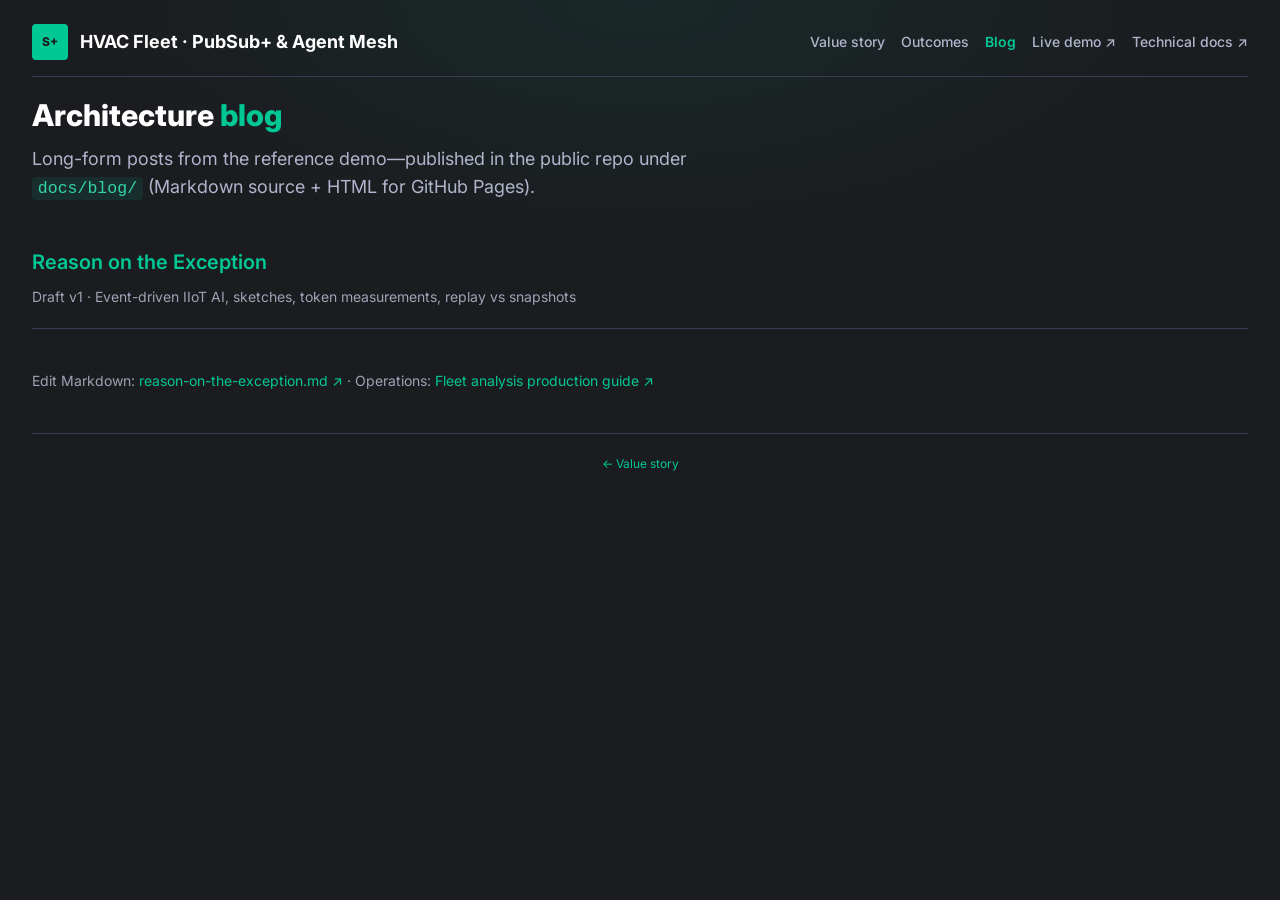
==== docs/blog/index.html @ 1b8aedd9 "Add architecture blog, production runbook, and fleet token tuning. Publish Reason on the Exception o" ====
<!DOCTYPE html>
<html lang="en">
<head>
  <meta charset="UTF-8">
  <meta name="viewport" content="width=device-width, initial-scale=1.0">
  <title>HVAC Fleet Demo — Blog</title>
  <link rel="stylesheet" href="../solace-brand.css">
  <link rel="stylesheet" href="../site.css">
</head>
<body>

<main class="site-page">
  <div class="site-inner">

    <header class="site-header">
      <a class="site-logo" href="../index.html">
        <span class="site-logo-mark">S+</span>
        <span>HVAC Fleet · PubSub+ &amp; Agent Mesh</span>
      </a>
      <nav class="site-nav" aria-label="Site">
        <a href="../index.html">Value story</a>
        <a href="../outcomes.html">Outcomes</a>
        <a href="index.html" class="active">Blog</a>
        <a href="http://ec2-18-116-251-212.us-east-2.compute.amazonaws.com/">Live demo ↗</a>
        <a href="https://github.com/mstobo/hvac-fleet-sam-demo#readme">Technical docs ↗</a>
      </nav>
    </header>

    <h1 class="site-hero-title">Architecture <span>blog</span></h1>
    <p class="site-lead">
      Long-form posts from the reference demo—published in the public repo under
      <code class="arch-code">docs/blog/</code> (Markdown source + HTML for GitHub Pages).
    </p>

    <ul class="blog-index-list">
      <li>
        <a href="reason-on-the-exception.html">Reason on the Exception</a>
        <span class="blog-index-meta">Draft v1 · Event-driven IIoT AI, sketches, token measurements, replay vs snapshots</span>
      </li>
    </ul>

    <p class="blog-index-source">
      Edit Markdown:
      <a href="https://github.com/mstobo/hvac-fleet-sam-demo/blob/main/docs/blog/reason-on-the-exception.md">reason-on-the-exception.md ↗</a>
      · Operations:
      <a href="https://github.com/mstobo/hvac-fleet-sam-demo/blob/main/docs/FLEET_ANALYSIS_PRODUCTION.md">Fleet analysis production guide ↗</a>
    </p>

    <footer class="site-footer">
      <a href="../index.html">← Value story</a>
    </footer>

  </div>
</main>

</body>
</html>
---- docs/solace-brand.css ----
/* ============================================================
   SOLACE BRAND CSS STYLESHEET
   Reverse-engineered from solace.com & docs.solace.com
   For use in web demos and prototypes.
   ⚠️  No official public design system was found. These values
       are derived from visual inspection of Solace's public
       website. Verify hex codes against current site if needed.
   ============================================================ */

/* --- Google Fonts Import (Solace uses a clean sans-serif) --- */
@import url('https://fonts.googleapis.com/css2?family=Inter:wght@300;400;500;600;700;800&display=swap');

/* ============================================================
   CSS CUSTOM PROPERTIES (DESIGN TOKENS)
   ============================================================ */
:root {
  /* --- Brand Colors --- */
  /* Primary: Solace signature teal-green */
  --solace-primary:        #00C895;  /* Main brand green/teal */
  --solace-primary-dark:   #00A87D;  /* Darker hover state */
  --solace-primary-light:  #33D4A9;  /* Lighter variant */
  --solace-primary-subtle: #E6FAF5;  /* Very light tint for backgrounds */

  /* Secondary / Accent */
  --solace-accent:         #0082C3;  /* Blue accent used in docs/CTAs */
  --solace-accent-dark:    #006DA3;
  --solace-accent-light:   #33A3D4;

  /* Dark / Neutral (from Solace dark nav/footer) */
  --solace-dark:           #1B1C20;  /* Primary dark background */
  --solace-dark-mid:       #252730;  /* Card/section dark bg */
  --solace-dark-surface:   #2E3040;  /* Elevated surface on dark */
  --solace-dark-border:    #3A3D4F;  /* Borders on dark bg */

  /* Light / Neutral */
  --solace-white:          #FFFFFF;
  --solace-off-white:      #F7F8FA;  /* Page background */
  --solace-light-gray:     #EDEEF2;  /* Dividers, borders */
  --solace-mid-gray:       #9EA3B5;  /* Placeholder, muted text */
  --solace-dark-gray:      #4A4F66;  /* Secondary text */

  /* Text Colors */
  --solace-text-primary:   #1B1C20;  /* Body text on light bg */
  --solace-text-secondary: #4A4F66;
  --solace-text-muted:     #9EA3B5;
  --solace-text-on-dark:   #FFFFFF;
  --solace-text-on-dark-muted: #B0B5CC;

  /* Status Colors */
  --solace-success:        #00C895;
  --solace-warning:        #F5A623;
  --solace-error:          #E8394D;
  --solace-info:           #0082C3;

  /* --- Typography --- */
  --solace-font-primary:   'Inter', -apple-system, BlinkMacSystemFont, 'Segoe UI', Roboto, sans-serif;
  --solace-font-mono:      'JetBrains Mono', 'Fira Code', 'Courier New', monospace;

  /* Font Sizes */
  --solace-text-xs:    0.75rem;
  --solace-text-sm:    0.875rem;
  --solace-text-base:  1rem;
  --solace-text-lg:    1.125rem;
  --solace-text-xl:    1.25rem;
  --solace-text-2xl:   1.5rem;
  --solace-text-3xl:   1.875rem;
  --solace-text-4xl:   2.25rem;
  --solace-text-5xl:   3rem;

  /* Font Weights */
  --solace-weight-light:     300;
  --solace-weight-regular:   400;
  --solace-weight-medium:    500;
  --solace-weight-semibold:  600;
  --solace-weight-bold:      700;
  --solace-weight-extrabold: 800;

  /* --- Spacing (8px base grid) --- */
  --solace-space-1:  0.25rem;
  --solace-space-2:  0.5rem;
  --solace-space-3:  0.75rem;
  --solace-space-4:  1rem;
  --solace-space-5:  1.25rem;
  --solace-space-6:  1.5rem;
  --solace-space-8:  2rem;
  --solace-space-10: 2.5rem;
  --solace-space-12: 3rem;
  --solace-space-16: 4rem;
  --solace-space-20: 5rem;
  --solace-space-24: 6rem;

  /* --- Border Radius --- */
  --solace-radius-sm:   4px;
  --solace-radius-md:   8px;
  --solace-radius-lg:   12px;
  --solace-radius-xl:   16px;
  --solace-radius-full: 9999px;

  /* --- Shadows --- */
  --solace-shadow-sm:   0 1px 3px rgba(0,0,0,0.08), 0 1px 2px rgba(0,0,0,0.06);
  --solace-shadow-md:   0 4px 12px rgba(0,0,0,0.10), 0 2px 4px rgba(0,0,0,0.06);
  --solace-shadow-lg:   0 10px 30px rgba(0,0,0,0.12), 0 4px 8px rgba(0,0,0,0.06);
  --solace-shadow-xl:   0 20px 50px rgba(0,0,0,0.15);
  --solace-shadow-glow: 0 0 20px rgba(0,200,149,0.3);

  /* --- Transitions --- */
  --solace-transition-fast:   150ms ease;
  --solace-transition-normal: 250ms ease;
  --solace-transition-slow:   400ms ease;

  /* --- Layout --- */
  --solace-container-max:  1200px;
  --solace-container-wide: 1440px;
  --solace-nav-height:     72px;
}

/* ============================================================
   RESET & BASE STYLES
   ============================================================ */
*, *::before, *::after {
  box-sizing: border-box;
  margin: 0;
  padding: 0;
}

html {
  font-size: 16px;
  -webkit-text-size-adjust: 100%;
  scroll-behavior: smooth;
}

body {
  font-family: var(--solace-font-primary);
  font-size: var(--solace-text-base);
  font-weight: var(--solace-weight-regular);
  color: var(--solace-text-primary);
  background-color: var(--solace-off-white);
  line-height: 1.6;
  -webkit-font-smoothing: antialiased;
  -moz-osx-font-smoothing: grayscale;
}

/* ============================================================
   TYPOGRAPHY
   ============================================================ */
h1, h2, h3, h4, h5, h6 {
  font-family: var(--solace-font-primary);
  font-weight: var(--solace-weight-bold);
  line-height: 1.2;
  color: var(--solace-text-primary);
  margin-bottom: var(--solace-space-4);
}

h1 { font-size: var(--solace-text-5xl); font-weight: var(--solace-weight-extrabold); }
h2 { font-size: var(--solace-text-4xl); }
h3 { font-size: var(--solace-text-3xl); }
h4 { font-size: var(--solace-text-2xl); }
h5 { font-size: var(--solace-text-xl);  }
h6 { font-size: var(--solace-text-lg);  }

p {
  margin-bottom: var(--solace-space-4);
  color: var(--solace-text-secondary);
  line-height: 1.7;
}

a {
  color: var(--solace-primary);
  text-decoration: none;
  transition: color var(--solace-transition-fast);
}
a:hover { color: var(--solace-primary-dark); text-decoration: underline; }

code, pre {
  font-family: var(--solace-font-mono);
  font-size: var(--solace-text-sm);
}

code {
  background-color: var(--solace-primary-subtle);
  color: var(--solace-primary-dark);
  padding: 0.15em 0.4em;
  border-radius: var(--solace-radius-sm);
}

pre {
  background-color: var(--solace-dark);
  color: var(--solace-text-on-dark);
  padding: var(--solace-space-6);
  border-radius: var(--solace-radius-lg);
  overflow-x: auto;
  border-left: 4px solid var(--solace-primary);
  margin-bottom: var(--solace-space-6);
}

pre code {
  background: none;
  color: inherit;
  padding: 0;
}

/* ============================================================
   LAYOUT & CONTAINERS
   ============================================================ */
.solace-container {
  width: 100%;
  max-width: var(--solace-container-max);
  margin-left: auto;
  margin-right: auto;
  padding-left: var(--solace-space-6);
  padding-right: var(--solace-space-6);
}

.solace-container--wide {
  max-width: var(--solace-container-wide);
}

.solace-section {
  padding-top: var(--solace-space-20);
  padding-bottom: var(--solace-space-20);
}

.solace-section--sm {
  padding-top: var(--solace-space-12);
  padding-bottom: var(--solace-space-12);
}

/* Grid helpers */
.solace-grid {
  display: grid;
  gap: var(--solace-space-6);
}
.solace-grid--2 { grid-template-columns: repeat(2, 1fr); }
.solace-grid--3 { grid-template-columns: repeat(3, 1fr); }
.solace-grid--4 { grid-template-columns: repeat(4, 1fr); }

@media (max-width: 1024px) {
  .solace-grid--4 { grid-template-columns: repeat(2, 1fr); }
  .solace-grid--3 { grid-template-columns: repeat(2, 1fr); }
}
@media (max-width: 640px) {
  .solace-grid--2,
  .solace-grid--3,
  .solace-grid--4 { grid-template-columns: 1fr; }

  h1 { font-size: var(--solace-text-4xl); }
  h2 { font-size: var(--solace-text-3xl); }
  h3 { font-size: var(--solace-text-2xl); }

  .solace-container {
    padding-left: var(--solace-space-4);
    padding-right: var(--solace-space-4);
  }
}

/* ============================================================
   NAVIGATION
   ============================================================ */
.solace-nav {
  position: sticky;
  top: 0;
  z-index: 100;
  height: var(--solace-nav-height);
  background-color: var(--solace-dark);
  border-bottom: 1px solid var(--solace-dark-border);
  display: flex;
  align-items: center;
}

.solace-nav__inner {
  display: flex;
  align-items: center;
  justify-content: space-between;
  width: 100%;
}

.solace-nav__logo {
  display: flex;
  align-items: center;
  gap: var(--solace-space-3);
  color: var(--solace-white);
  font-size: var(--solace-text-xl);
  font-weight: var(--solace-weight-bold);
  text-decoration: none;
}

.solace-nav__logo-mark {
  width: 32px;
  height: 32px;
  background: var(--solace-primary);
  border-radius: var(--solace-radius-sm);
  display: flex;
  align-items: center;
  justify-content: center;
  font-weight: var(--solace-weight-extrabold);
  font-size: var(--solace-text-sm);
  color: var(--solace-dark);
  letter-spacing: -0.5px;
}

.solace-nav__links {
  display: flex;
  align-items: center;
  gap: var(--solace-space-8);
  list-style: none;
}

.solace-nav__links a {
  color: var(--solace-text-on-dark-muted);
  font-size: var(--solace-text-sm);
  font-weight: var(--solace-weight-medium);
  transition: color var(--solace-transition-fast);
}
.solace-nav__links a:hover,
.solace-nav__links a.active {
  color: var(--solace-white);
  text-decoration: none;
}

/* ============================================================
   BUTTONS
   ============================================================ */
.solace-btn {
  display: inline-flex;
  align-items: center;
  gap: var(--solace-space-2);
  padding: 0.625rem var(--solace-space-6);
  font-family: var(--solace-font-primary);
  font-size: var(--solace-text-sm);
  font-weight: var(--solace-weight-semibold);
  line-height: 1.5;
  border-radius: var(--solace-radius-md);
  border: 2px solid transparent;
  cursor: pointer;
  text-decoration: none;
  transition: all var(--solace-transition-fast);
  white-space: nowrap;
  user-select: none;
}

/* Primary */
.solace-btn--primary {
  background-color: var(--solace-primary);
  color: var(--solace-dark);
  border-color: var(--solace-primary);
}
.solace-btn--primary:hover {
  background-color: var(--solace-primary-dark);
  border-color: var(--solace-primary-dark);
  color: var(--solace-dark);
  text-decoration: none;
  box-shadow: var(--solace-shadow-glow);
  transform: translateY(-1px);
}

/* Secondary / Outline */
.solace-btn--secondary {
  background-color: transparent;
  color: var(--solace-primary);
  border-color: var(--solace-primary);
}
.solace-btn--secondary:hover {
  background-color: var(--solace-primary);
  color: var(--solace-dark);
  text-decoration: none;
  transform: translateY(-1px);
}

/* Ghost (dark bg) */
.solace-btn--ghost {
  background-color: transparent;
  color: var(--solace-white);
  border-color: var(--solace-dark-border);
}
.solace-btn--ghost:hover {
  border-color: var(--solace-primary);
  color: var(--solace-primary);
  text-decoration: none;
}

/* Sizes */
.solace-btn--sm {
  padding: 0.375rem var(--solace-space-4);
  font-size: var(--solace-text-xs);
}
.solace-btn--lg {
  padding: 0.875rem var(--solace-space-8);
  font-size: var(--solace-text-base);
  border-radius: var(--solace-radius-lg);
}

.solace-btn:disabled {
  opacity: 0.4;
  cursor: not-allowed;
  transform: none;
  box-shadow: none;
}

/* ============================================================
   CARDS
   ============================================================ */
.solace-card {
  background-color: var(--solace-white);
  border-radius: var(--solace-radius-lg);
  border: 1px solid var(--solace-light-gray);
  padding: var(--solace-space-8);
  box-shadow: var(--solace-shadow-sm);
  transition: box-shadow var(--solace-transition-normal),
              transform var(--solace-transition-normal);
}

.solace-card:hover {
  box-shadow: var(--solace-shadow-md);
  transform: translateY(-2px);
}

.solace-card--dark {
  background-color: var(--solace-dark-mid);
  border-color: var(--solace-dark-border);
  color: var(--solace-text-on-dark);
}

.solace-card--dark h1,
.solace-card--dark h2,
.solace-card--dark h3,
.solace-card--dark h4,
.solace-card--dark h5,
.solace-card--dark h6 {
  color: var(--solace-white);
}

.solace-card--dark p {
  color: var(--solace-text-on-dark-muted);
}

.solace-card--highlighted {
  border-color: var(--solace-primary);
  border-width: 2px;
}

.solace-card__icon {
  width: 48px;
  height: 48px;
  background-color: var(--solace-primary-subtle);
  border-radius: var(--solace-radius-md);
  display: flex;
  align-items: center;
  justify-content: center;
  margin-bottom: var(--solace-space-4);
  color: var(--solace-primary);
  font-size: 1.5rem;
}

.solace-card--dark .solace-card__icon {
  background-color: rgba(0, 200, 149, 0.15);
}

/* ============================================================
   HERO / BANNER SECTIONS
   ============================================================ */
.solace-hero {
  background-color: var(--solace-dark);
  color: var(--solace-white);
  padding: var(--solace-space-24) 0;
  text-align: center;
  position: relative;
  overflow: hidden;
}

.solace-hero::before {
  content: '';
  position: absolute;
  top: -50%;
  left: -50%;
  width: 200%;
  height: 200%;
  background: radial-gradient(ellipse at center,
    rgba(0, 200, 149, 0.08) 0%,
    transparent 60%);
  pointer-events: none;
}

.solace-hero h1 {
  color: var(--solace-white);
  margin-bottom: var(--solace-space-6);
}

.solace-hero h1 span {
  color: var(--solace-primary);
}

.solace-hero p {
  font-size: var(--solace-text-xl);
  color: var(--solace-text-on-dark-muted);
  max-width: 680px;
  margin: 0 auto var(--solace-space-10);
}

.solace-hero__actions {
  display: flex;
  gap: var(--solace-space-4);
  justify-content: center;
  flex-wrap: wrap;
}

/* ============================================================
   FORMS & INPUTS
   ============================================================ */
.solace-form-group {
  margin-bottom: var(--solace-space-5);
}

.solace-label {
  display: block;
  font-size: var(--solace-text-sm);
  font-weight: var(--solace-weight-medium);
  color: var(--solace-text-primary);
  margin-bottom: var(--solace-space-2);
}

.solace-input,
.solace-select,
.solace-textarea {
  width: 100%;
  padding: 0.625rem var(--solace-space-4);
  font-family: var(--solace-font-primary);
  font-size: var(--solace-text-sm);
  color: var(--solace-text-primary);
  background-color: var(--solace-white);
  border: 1.5px solid var(--solace-light-gray);
  border-radius: var(--solace-radius-md);
  transition: border-color var(--solace-transition-fast),
              box-shadow var(--solace-transition-fast);
  outline: none;
}

.solace-input:focus,
.solace-select:focus,
.solace-textarea:focus {
  border-color: var(--solace-primary);
  box-shadow: 0 0 0 3px rgba(0, 200, 149, 0.15);
}

.solace-input::placeholder,
.solace-textarea::placeholder {
  color: var(--solace-mid-gray);
}

.solace-textarea {
  min-height: 120px;
  resize: vertical;
  line-height: 1.6;
}

/* ============================================================
   BADGES & TAGS
   ============================================================ */
.solace-badge {
  display: inline-flex;
  align-items: center;
  padding: 0.2em 0.65em;
  font-size: var(--solace-text-xs);
  font-weight: var(--solace-weight-semibold);
  border-radius: var(--solace-radius-full);
  letter-spacing: 0.02em;
  text-transform: uppercase;
}

.solace-badge--primary {
  background-color: var(--solace-primary-subtle);
  color: var(--solace-primary-dark);
}
.solace-badge--dark {
  background-color: var(--solace-dark-surface);
  color: var(--solace-text-on-dark-muted);
}
.solace-badge--success {
  background-color: rgba(0,200,149,0.12);
  color: var(--solace-success);
}
.solace-badge--warning {
  background-color: rgba(245,166,35,0.12);
  color: var(--solace-warning);
}
.solace-badge--error {
  background-color: rgba(232,57,77,0.12);
  color: var(--solace-error);
}
.solace-badge--info {
  background-color: rgba(0,130,195,0.12);
  color: var(--solace-info);
}

/* ============================================================
   STATUS INDICATORS (for live messaging demos)
   ============================================================ */
.solace-status {
  display: inline-flex;
  align-items: center;
  gap: var(--solace-space-2);
  font-size: var(--solace-text-sm);
  font-weight: var(--solace-weight-medium);
}

.solace-status__dot {
  width: 8px;
  height: 8px;
  border-radius: var(--solace-radius-full);
  flex-shrink: 0;
}

.solace-status--connected .solace-status__dot {
  background-color: var(--solace-success);
  box-shadow: 0 0 6px rgba(0,200,149,0.6);
  animation: solace-pulse 2s infinite;
}

.solace-status--disconnected .solace-status__dot {
  background-color: var(--solace-error);
}

.solace-status--connecting .solace-status__dot {
  background-color: var(--solace-warning);
  animation: solace-pulse 1s infinite;
}

@keyframes solace-pulse {
  0%, 100% { opacity: 1; }
  50%       { opacity: 0.4; }
}

/* ============================================================
   MESSAGE / EVENT LOG (for PubSub+ demos)
   ============================================================ */
.solace-event-log {
  background-color: var(--solace-dark);
  border-radius: var(--solace-radius-lg);
  border: 1px solid var(--solace-dark-border);
  overflow: hidden;
}

.solace-event-log__header {
  display: flex;
  align-items: center;
  justify-content: space-between;
  padding: var(--solace-space-3) var(--solace-space-5);
  background-color: var(--solace-dark-mid);
  border-bottom: 1px solid var(--solace-dark-border);
}

.solace-event-log__title {
  font-size: var(--solace-text-xs);
  font-weight: var(--solace-weight-semibold);
  color: var(--solace-text-on-dark-muted);
  text-transform: uppercase;
  letter-spacing: 0.08em;
  margin: 0;
}

.solace-event-log__body {
  padding: var(--solace-space-4);
  max-height: 300px;
  overflow-y: auto;
  font-family: var(--solace-font-mono);
  font-size: var(--solace-text-xs);
}

.solace-event-log__entry {
  display: flex;
  gap: var(--solace-space-3);
  padding: var(--solace-space-2) 0;
  border-bottom: 1px solid var(--solace-dark-border);
  color: var(--solace-text-on-dark);
}
.solace-event-log__entry:last-child { border-bottom: none; }

.solace-event-log__timestamp {
  color: var(--solace-mid-gray);
  flex-shrink: 0;
}

.solace-event-log__topic {
  color: var(--solace-primary);
  flex-shrink: 0;
}

.solace-event-log__payload {
  color: var(--solace-text-on-dark-muted);
  overflow: hidden;
  text-overflow: ellipsis;
  white-space: nowrap;
}

/* ============================================================
   STAT / METRIC CARDS
   ============================================================ */
.solace-metric {
  text-align: center;
  padding: var(--solace-space-8);
}

.solace-metric__value {
  font-size: var(--solace-text-5xl);
  font-weight: var(--solace-weight-extrabold);
  color: var(--solace-primary);
  line-height: 1;
  margin-bottom: var(--solace-space-2);
}

.solace-metric__label {
  font-size: var(--solace-text-sm);
  font-weight: var(--solace-weight-medium);
  color: var(--solace-text-muted);
  text-transform: uppercase;
  letter-spacing: 0.06em;
}

/* ============================================================
   ALERTS / NOTIFICATIONS
   ============================================================ */
.solace-alert {
  display: flex;
  gap: var(--solace-space-3);
  padding: var(--solace-space-4) var(--solace-space-5);
  border-radius: var(--solace-radius-md);
  border-left: 4px solid;
  margin-bottom: var(--solace-space-4);
  font-size: var(--solace-text-sm);
}

.solace-alert--success {
  background-color: rgba(0,200,149,0.08);
  border-color: var(--solace-success);
  color: var(--solace-text-primary);
}
.solace-alert--warning {
  background-color: rgba(245,166,35,0.08);
  border-color: var(--solace-warning);
}
.solace-alert--error {
  background-color: rgba(232,57,77,0.08);
  border-color: var(--solace-error);
}
.solace-alert--info {
  background-color: rgba(0,130,195,0.08);
  border-color: var(--solace-info);
}

/* ============================================================
   SECTION BACKGROUNDS
   ============================================================ */
.solace-bg-dark    { background-color: var(--solace-dark); }
.solace-bg-dark-mid{ background-color: var(--solace-dark-mid); }
.solace-bg-light   { background-color: var(--solace-off-white); }
.solace-bg-white   { background-color: var(--solace-white); }
.solace-bg-primary { background-color: var(--solace-primary); }
.solace-bg-subtle  { background-color: var(--solace-primary-subtle); }

/* ============================================================
   DIVIDERS
   ============================================================ */
.solace-divider {
  border: none;
  border-top: 1px solid var(--solace-light-gray);
  margin: var(--solace-space-8) 0;
}
.solace-divider--dark {
  border-color: var(--solace-dark-border);
}

/* ============================================================
   FOOTER
   ============================================================ */
.solace-footer {
  background-color: var(--solace-dark);
  color: var(--solace-text-on-dark-muted);
  padding: var(--solace-space-12) 0;
  font-size: var(--solace-text-sm);
  border-top: 1px solid var(--solace-dark-border);
}

.solace-footer__brand {
  font-size: var(--solace-text-lg);
  font-weight: var(--solace-weight-bold);
  color: var(--solace-white);
  margin-bottom: var(--solace-space-2);
}

.solace-footer__copy {
  color: var(--solace-text-on-dark-muted);
  font-size: var(--solace-text-xs);
  margin-top: var(--solace-space-8);
  padding-top: var(--solace-space-6);
  border-top: 1px solid var(--solace-dark-border);
  text-align: center;
}

/* ============================================================
   UTILITY CLASSES
   ============================================================ */
.solace-text-primary   { color: var(--solace-primary) !important; }
.solace-text-on-dark   { color: var(--solace-text-on-dark) !important; }
.solace-text-muted     { color: var(--solace-text-muted) !important; }

.solace-font-mono      { font-family: var(--solace-font-mono) !important; }
.solace-font-bold      { font-weight: var(--solace-weight-bold) !important; }
.solace-font-semibold  { font-weight: var(--solace-weight-semibold) !important; }

.solace-rounded        { border-radius: var(--solace-radius-md); }
.solace-rounded-full   { border-radius: var(--solace-radius-full); }

.solace-shadow         { box-shadow: var(--solace-shadow-md); }
.solace-glow           { box-shadow: var(--solace-shadow-glow); }

.solace-flex           { display: flex; }
.solace-flex-center    { display: flex; align-items: center; justify-content: center; }
.solace-flex-between   { display: flex; align-items: center; justify-content: space-between; }
.solace-gap-2          { gap: var(--solace-space-2); }
.solace-gap-4          { gap: var(--solace-space-4); }
.solace-gap-6          { gap: var(--solace-space-6); }
.solace-gap-8          { gap: var(--solace-space-8); }

.solace-mt-4           { margin-top: var(--solace-space-4); }
.solace-mt-8           { margin-top: var(--solace-space-8); }
.solace-mb-4           { margin-bottom: var(--solace-space-4); }
.solace-mb-8           { margin-bottom: var(--solace-space-8); }
.solace-mb-0           { margin-bottom: 0 !important; }

.solace-text-center    { text-align: center; }
.solace-text-left      { text-align: left; }

.solace-w-full         { width: 100%; }

/* Gradient text for headings */
.solace-gradient-text {
  background: linear-gradient(135deg, var(--solace-primary) 0%, var(--solace-accent) 100%);
  -webkit-background-clip: text;
  -webkit-text-fill-color: transparent;
  background-clip: text;
}

/* Green top-border accent card */
.solace-card--accent-top {
  border-top: 3px solid var(--solace-primary);
  border-radius: 0 0 var(--solace-radius-lg) var(--solace-radius-lg);
}

/* ============================================================
   SCROLLBAR (webkit)
   ============================================================ */
.solace-event-log__body::-webkit-scrollbar {
  width: 6px;
}
.solace-event-log__body::-webkit-scrollbar-track {
  background: var(--solace-dark-mid);
}
.solace-event-log__body::-webkit-scrollbar-thumb {
  background: var(--solace-dark-border);
  border-radius: var(--solace-radius-full);
}
.solace-event-log__body::-webkit-scrollbar-thumb:hover {
  background: var(--solace-primary);
}
---- docs/site.css ----
/* Shared layout for GitHub Pages value site */
html { scroll-behavior: smooth; }

body {
  margin: 0;
  background: var(--solace-dark);
  color: var(--solace-text-on-dark);
  font-family: var(--solace-font-primary);
}

.site-page {
  min-height: 100vh;
  box-sizing: border-box;
  display: flex;
  flex-direction: column;
  padding: var(--solace-space-6) var(--solace-space-8);
  position: relative;
}

.site-page::before {
  content: '';
  position: absolute;
  inset: 0;
  background: radial-gradient(ellipse 80% 50% at 50% 0%, rgba(0, 200, 149, 0.07) 0%, transparent 55%);
  pointer-events: none;
}

.site-inner {
  position: relative;
  z-index: 1;
  flex: 1;
  display: flex;
  flex-direction: column;
  max-width: var(--solace-container-wide);
  margin: 0 auto;
  width: 100%;
}

.site-header {
  display: flex;
  align-items: center;
  justify-content: space-between;
  gap: var(--solace-space-4);
  flex-wrap: wrap;
  margin-bottom: var(--solace-space-5);
  padding-bottom: var(--solace-space-4);
  border-bottom: 1px solid var(--solace-dark-border);
}

.site-logo {
  display: flex;
  align-items: center;
  gap: var(--solace-space-3);
  font-weight: var(--solace-weight-bold);
  font-size: var(--solace-text-lg);
  color: var(--solace-white);
  text-decoration: none;
}

.site-logo:hover { color: var(--solace-white); text-decoration: none; }

.site-logo-mark {
  width: 36px;
  height: 36px;
  background: var(--solace-primary);
  border-radius: var(--solace-radius-sm);
  display: flex;
  align-items: center;
  justify-content: center;
  font-size: var(--solace-text-xs);
  font-weight: var(--solace-weight-extrabold);
  color: var(--solace-dark);
}

.site-nav {
  display: flex;
  align-items: center;
  gap: var(--solace-space-4);
  flex-wrap: wrap;
}

.site-nav a {
  font-size: var(--solace-text-sm);
  font-weight: var(--solace-weight-medium);
  color: var(--solace-text-on-dark-muted);
  text-decoration: none;
}

.site-nav a:hover,
.site-nav a.active {
  color: var(--solace-primary);
  text-decoration: none;
}

.site-nav a.active { font-weight: var(--solace-weight-semibold); }

.site-hero-title {
  font-size: var(--solace-text-3xl);
  font-weight: var(--solace-weight-extrabold);
  color: var(--solace-white);
  margin-bottom: var(--solace-space-3);
  line-height: 1.2;
}

.site-hero-title span { color: var(--solace-primary); }

.site-lead {
  font-size: var(--solace-text-lg);
  color: var(--solace-text-on-dark-muted);
  max-width: 42rem;
  margin-bottom: var(--solace-space-6);
  line-height: 1.55;
}

.site-lead strong,
.tokenburn-caption strong {
  color: var(--solace-white);
  font-weight: var(--solace-weight-semibold);
}

.tokenburn-caption {
  font-size: var(--solace-text-sm);
  color: var(--solace-text-on-dark-muted);
  line-height: 1.55;
  margin: 0;
}

.tokenburn-caption strong {
  color: var(--solace-primary);
}

/* Hero: intro on top; architecture + token-burn side by side (static) */
.hero-problem-split {
  margin-bottom: var(--solace-space-10);
}

.hero-problem-intro .site-hero-title {
  margin-bottom: var(--solace-space-4);
}

.hero-problem-intro .site-lead {
  max-width: none;
  margin-bottom: var(--solace-space-5);
}

.hero-problem-intro .section-label {
  font-size: var(--solace-text-lg);
  font-weight: var(--solace-weight-bold);
  letter-spacing: 0.1em;
  margin-bottom: var(--solace-space-4);
  color: var(--solace-accent-light);
}

.hero-problem-intro .tokenburn-caption {
  font-size: var(--solace-text-lg);
  line-height: 1.65;
  color: var(--solace-text-on-dark);
}

.hero-diagram-row {
  display: flex;
  flex-direction: column;
  gap: var(--solace-space-6);
  margin-top: var(--solace-space-6);
}

.hero-diagram-row .arch-diagram {
  margin-top: 0;
}

@media (min-width: 900px) {
  .hero-diagram-row {
    display: grid;
    grid-template-columns: minmax(0, 1fr) minmax(15rem, 34%);
    gap: var(--solace-space-6) var(--solace-space-8);
    align-items: start;
  }

  .hero-problem-intro .section-label {
    font-size: var(--solace-text-xl);
    margin-bottom: var(--solace-space-5);
  }

  .hero-problem-intro .tokenburn-caption {
    font-size: var(--solace-text-xl);
    line-height: 1.7;
  }
}

@media (min-width: 1200px) {
  .hero-problem-intro .tokenburn-caption {
    font-size: var(--solace-text-2xl);
  }

  .hero-diagram-row {
    grid-template-columns: minmax(0, 1fr) minmax(18rem, 32rem);
  }
}

.hero-problem-figure {
  margin: 0;
}

/* Two-layer architecture diagram */
.arch-diagram {
  display: flex;
  flex-direction: column;
  gap: var(--solace-space-3);
}

.arch-layer {
  background: var(--solace-dark-mid);
  border: 1px solid var(--solace-dark-border);
  border-radius: var(--solace-radius-lg);
  padding: var(--solace-space-4) var(--solace-space-5);
}

.arch-layer--data {
  border-top: 3px solid var(--solace-primary);
}

.arch-layer--control {
  border-top: 3px solid var(--solace-accent);
}

.arch-layer-head {
  display: flex;
  flex-wrap: wrap;
  align-items: baseline;
  gap: var(--solace-space-2) var(--solace-space-3);
  margin-bottom: var(--solace-space-4);
}

.arch-layer-badge {
  font-size: var(--solace-text-xs);
  font-weight: var(--solace-weight-bold);
  text-transform: uppercase;
  letter-spacing: 0.08em;
  color: var(--solace-dark);
  background: var(--solace-primary);
  padding: 0.15em 0.5em;
  border-radius: var(--solace-radius-sm);
}

.arch-layer--control .arch-layer-badge {
  background: var(--solace-accent);
  color: var(--solace-white);
}

.arch-layer-title {
  font-size: var(--solace-text-sm);
  font-weight: var(--solace-weight-semibold);
  color: var(--solace-white);
}

.arch-layer-sub {
  font-size: var(--solace-text-xs);
  color: var(--solace-text-on-dark-muted);
  width: 100%;
}

.arch-block {
  background: var(--solace-dark);
  border: 1px solid var(--solace-dark-border);
  border-radius: var(--solace-radius-md);
  padding: var(--solace-space-3) var(--solace-space-4);
  margin-bottom: var(--solace-space-3);
}

.arch-block-label {
  font-size: var(--solace-text-xs);
  font-weight: var(--solace-weight-semibold);
  text-transform: uppercase;
  letter-spacing: 0.07em;
  color: var(--solace-accent-light);
  margin: 0 0 var(--solace-space-2);
}

.arch-detail-line {
  font-size: var(--solace-text-xs);
  color: var(--solace-text-on-dark-muted);
  margin: 0;
  line-height: 1.55;
}

.arch-svc {
  color: var(--solace-white);
  font-weight: var(--solace-weight-medium);
}

.arch-arrow-inline {
  color: var(--solace-mid-gray);
  margin: 0 0.2em;
}

.arch-code {
  font-family: var(--solace-font-mono);
  font-size: 0.92em;
  color: var(--solace-primary-light);
  background: rgba(0, 200, 149, 0.1);
  padding: 0.1em 0.35em;
  border-radius: var(--solace-radius-sm);
  word-break: break-all;
}

.arch-vflow {
  text-align: center;
  color: var(--solace-primary);
  font-size: var(--solace-text-sm);
  line-height: 1;
  margin: var(--solace-space-1) 0 var(--solace-space-2);
}

.arch-branch {
  font-size: var(--solace-text-xs);
  color: var(--solace-text-on-dark-muted);
  margin: var(--solace-space-2) 0 0;
  line-height: 1.45;
}

.arch-fanout {
  font-size: var(--solace-text-xs);
  margin: var(--solace-space-3) 0 0;
  padding-top: var(--solace-space-3);
  border-top: 1px dashed var(--solace-dark-border);
  line-height: 1.5;
}

.arch-fanout-label {
  display: inline-block;
  font-weight: var(--solace-weight-semibold);
  color: var(--solace-mid-gray);
  text-transform: uppercase;
  letter-spacing: 0.06em;
  margin-right: var(--solace-space-2);
}

.arch-site-row {
  display: flex;
  flex-wrap: wrap;
  align-items: center;
  gap: var(--solace-space-2);
  margin-bottom: var(--solace-space-4);
}

.arch-site {
  font-size: var(--solace-text-sm);
  font-weight: var(--solace-weight-semibold);
  color: var(--solace-white);
  background: var(--solace-dark-surface);
  border: 1px solid var(--solace-dark-border);
  border-radius: var(--solace-radius-md);
  padding: var(--solace-space-2) var(--solace-space-3);
}

.arch-site--hub {
  border-color: var(--solace-primary);
  color: var(--solace-primary-light);
}

.arch-bridge {
  font-size: var(--solace-text-xs);
  color: var(--solace-mid-gray);
  font-weight: var(--solace-weight-medium);
}

.arch-pipeline {
  display: flex;
  flex-wrap: wrap;
  align-items: center;
  gap: var(--solace-space-1) var(--solace-space-2);
  margin-bottom: 0;
}

.arch-stage {
  font-size: var(--solace-text-xs);
  font-weight: var(--solace-weight-semibold);
  color: var(--solace-white);
  background: var(--solace-dark);
  border: 1px solid var(--solace-dark-border);
  border-radius: var(--solace-radius-sm);
  padding: 0.35em 0.55em;
  white-space: nowrap;
}

.arch-pipe {
  color: var(--solace-mid-gray);
  font-size: var(--solace-text-sm);
  line-height: 1;
}

.arch-connector {
  text-align: center;
  font-size: var(--solace-text-xs);
  font-weight: var(--solace-weight-medium);
  color: var(--solace-accent-light);
  letter-spacing: 0.02em;
  padding: var(--solace-space-1) 0;
}

.arch-control-list {
  list-style: none;
  margin: 0;
  padding: 0;
  display: flex;
  flex-direction: column;
  gap: var(--solace-space-3);
}

.arch-control-list li {
  font-size: var(--solace-text-xs);
  color: var(--solace-text-on-dark-muted);
  line-height: 1.55;
  background: rgba(0, 130, 195, 0.08);
  border: 1px solid var(--solace-dark-border);
  border-radius: var(--solace-radius-md);
  padding: var(--solace-space-3) var(--solace-space-4);
}

.arch-control-strong {
  font-size: var(--solace-text-sm);
  font-weight: var(--solace-weight-semibold);
  color: var(--solace-accent-light);
  margin-right: 0.35em;
}

.arch-control-optional {
  border-style: dashed;
  opacity: 0.92;
}

.framework-grid {
  display: grid;
  grid-template-columns: repeat(2, 1fr);
  gap: var(--solace-space-5);
  margin-bottom: var(--solace-space-8);
}

@media (max-width: 768px) {
  .framework-grid { grid-template-columns: 1fr; }
  .site-page { padding: var(--solace-space-5) var(--solace-space-4); }
  .site-hero-title { font-size: var(--solace-text-2xl); }
}

.framework-card {
  background: var(--solace-dark-mid);
  border: 1px solid var(--solace-dark-border);
  border-radius: var(--solace-radius-lg);
  padding: var(--solace-space-6);
  border-top: 3px solid var(--solace-primary);
}

.framework-card h2 {
  font-size: var(--solace-text-base);
  font-weight: var(--solace-weight-semibold);
  color: var(--solace-white);
  margin-bottom: var(--solace-space-2);
}

.framework-card p {
  font-size: var(--solace-text-sm);
  color: var(--solace-text-on-dark-muted);
  margin: 0;
  line-height: 1.5;
}

.framework-card .step {
  display: inline-block;
  font-size: var(--solace-text-xs);
  font-weight: var(--solace-weight-bold);
  color: var(--solace-primary);
  text-transform: uppercase;
  letter-spacing: 0.08em;
  margin-bottom: var(--solace-space-2);
}

.tokenburn-wrap {
  flex: 1;
  display: flex;
  align-items: center;
  justify-content: center;
  min-height: 0;
  padding: var(--solace-space-2) 0 var(--solace-space-6);
}

.tokenburn-wrap img {
  display: block;
  width: auto;
  height: auto;
  object-fit: contain;
  border-radius: var(--solace-radius-lg);
  border: 1px solid var(--solace-dark-border);
  box-shadow: var(--solace-shadow-lg);
}

/* Phone: intro, then architecture, then token-burn (DOM order) */
@media (max-width: 899px) {
  .hero-problem-figure .tokenburn-wrap {
    justify-content: center;
    padding: 0;
  }

  .hero-problem-figure .tokenburn-wrap img {
    max-width: min(100%, 20rem);
    max-height: none;
    margin: 0 auto;
  }
}

/* Laptop: architecture left, token-burn right — static row */
@media (min-width: 900px) {
  .hero-problem-figure .tokenburn-wrap {
    padding: 0;
    justify-content: flex-start;
  }

  .hero-problem-figure .tokenburn-wrap img {
    max-width: 100%;
    width: 100%;
  }
}

.value-grid {
  display: grid;
  grid-template-columns: repeat(4, 1fr);
  gap: var(--solace-space-4);
  margin-bottom: var(--solace-space-8);
}

@media (max-width: 900px) {
  .value-grid { grid-template-columns: repeat(2, 1fr); }
}

.value-card {
  background: var(--solace-dark-mid);
  border: 1px solid var(--solace-dark-border);
  border-radius: var(--solace-radius-lg);
  padding: var(--solace-space-5);
}

.value-card .metric {
  font-size: var(--solace-text-3xl);
  font-weight: var(--solace-weight-extrabold);
  color: var(--solace-primary);
  line-height: 1;
  margin-bottom: var(--solace-space-2);
}

.value-card h3 {
  font-size: var(--solace-text-sm);
  font-weight: var(--solace-weight-semibold);
  color: var(--solace-white);
  margin-bottom: var(--solace-space-2);
}

.value-card p {
  font-size: var(--solace-text-xs);
  color: var(--solace-text-on-dark-muted);
  margin: 0;
  line-height: 1.45;
}

.flow-simple {
  display: flex;
  flex-wrap: wrap;
  align-items: stretch;
  gap: var(--solace-space-3);
  margin-bottom: var(--solace-space-8);
}

.flow-step {
  flex: 1 1 140px;
  background: var(--solace-dark-mid);
  border: 1px solid var(--solace-dark-border);
  border-radius: var(--solace-radius-md);
  padding: var(--solace-space-4);
  text-align: center;
  border-top: 3px solid var(--solace-primary);
}

.flow-step.control { border-top-color: var(--solace-accent); }

.flow-step .name {
  font-size: var(--solace-text-sm);
  font-weight: var(--solace-weight-semibold);
  color: var(--solace-white);
  margin-bottom: var(--solace-space-2);
}

.flow-step .desc {
  font-size: var(--solace-text-xs);
  color: var(--solace-text-on-dark-muted);
  line-height: 1.4;
  margin: 0;
}

.map-table {
  width: 100%;
  border-collapse: collapse;
  font-size: var(--solace-text-sm);
  margin-bottom: var(--solace-space-8);
}

.map-table th,
.map-table td {
  text-align: left;
  padding: var(--solace-space-3) var(--solace-space-4);
  border-bottom: 1px solid var(--solace-dark-border);
}

.map-table th {
  color: var(--solace-text-on-dark-muted);
  font-weight: var(--solace-weight-medium);
  font-size: var(--solace-text-xs);
  text-transform: uppercase;
  letter-spacing: 0.06em;
}

.map-table td:first-child {
  color: var(--solace-primary-light);
  font-weight: var(--solace-weight-medium);
  width: 38%;
}

.cost-compare {
  display: grid;
  grid-template-columns: 1fr 1fr;
  gap: var(--solace-space-5);
  margin-bottom: var(--solace-space-8);
}

@media (max-width: 640px) {
  .cost-compare { grid-template-columns: 1fr; }
}

.cost-card {
  background: var(--solace-dark-mid);
  border: 1px solid var(--solace-dark-border);
  border-radius: var(--solace-radius-lg);
  padding: var(--solace-space-6);
}

.cost-card.bad { border-top: 3px solid var(--solace-error); }
.cost-card.good { border-top: 3px solid var(--solace-primary); }

.cost-card h3 {
  font-size: var(--solace-text-base);
  color: var(--solace-white);
  margin-bottom: var(--solace-space-3);
}

.cost-card .price {
  font-size: var(--solace-text-2xl);
  font-weight: var(--solace-weight-extrabold);
  margin-bottom: var(--solace-space-2);
}

.cost-card.bad .price { color: var(--solace-error); }
.cost-card.good .price { color: var(--solace-primary); }

.cost-card p {
  font-size: var(--solace-text-sm);
  color: var(--solace-text-on-dark-muted);
  margin: 0;
  line-height: 1.5;
}

.cta-panel {
  background: rgba(0, 200, 149, 0.08);
  border: 1px solid var(--solace-dark-border);
  border-left: 4px solid var(--solace-primary);
  border-radius: var(--solace-radius-lg);
  padding: var(--solace-space-6);
  margin-top: auto;
}

.cta-panel h2 {
  font-size: var(--solace-text-lg);
  color: var(--solace-white);
  margin-bottom: var(--solace-space-3);
}

.cta-panel p {
  font-size: var(--solace-text-sm);
  color: var(--solace-text-on-dark-muted);
  margin-bottom: var(--solace-space-4);
  line-height: 1.5;
}

.cta-actions {
  display: flex;
  flex-wrap: wrap;
  gap: var(--solace-space-3);
}

.section-label {
  font-size: var(--solace-text-sm);
  font-weight: var(--solace-weight-semibold);
  text-transform: uppercase;
  letter-spacing: 0.08em;
  color: var(--solace-accent);
  margin-bottom: var(--solace-space-4);
}

.event-callout {
  background: var(--solace-dark-mid);
  border: 1px solid var(--solace-dark-border);
  border-left: 4px solid var(--solace-accent);
  border-radius: var(--solace-radius-lg);
  padding: var(--solace-space-6);
  margin-bottom: var(--solace-space-8);
}

.event-callout h2 {
  font-size: var(--solace-text-lg);
  color: var(--solace-white);
  margin-bottom: var(--solace-space-3);
}

.event-callout p {
  font-size: var(--solace-text-sm);
  color: var(--solace-text-on-dark-muted);
  margin: 0 0 var(--solace-space-3);
  line-height: 1.55;
}

.event-callout p:last-child { margin-bottom: 0; }

.event-callout a {
  color: var(--solace-primary);
}

.pattern-note {
  font-size: var(--solace-text-xs);
  color: var(--solace-text-on-dark-muted);
  margin-top: var(--solace-space-3);
  line-height: 1.45;
}

.pattern-note a {
  color: var(--solace-accent-light);
}

.team-credits {
  margin-top: var(--solace-space-10);
  padding: var(--solace-space-6);
  border-top: 1px solid var(--solace-dark-border);
  text-align: center;
}

.team-credits h2 {
  font-size: var(--solace-text-sm);
  font-weight: var(--solace-weight-semibold);
  text-transform: uppercase;
  letter-spacing: 0.1em;
  color: var(--solace-primary);
  margin-bottom: var(--solace-space-2);
}

.team-credits .team-name {
  font-size: var(--solace-text-lg);
  font-weight: var(--solace-weight-bold);
  color: var(--solace-white);
  margin-bottom: var(--solace-space-3);
}

.team-credits .team-members {
  font-size: var(--solace-text-sm);
  color: var(--solace-text-on-dark-muted);
  line-height: 1.6;
  margin: 0;
}

.site-footer {
  margin-top: var(--solace-space-6);
  padding-top: var(--solace-space-5);
  border-top: 1px solid var(--solace-dark-border);
  font-size: var(--solace-text-xs);
  color: var(--solace-mid-gray);
  text-align: center;
}

/* Blog (docs/blog/) */
.blog-article {
  max-width: 42rem;
  margin: 0 auto var(--solace-space-6);
}

.blog-meta {
  font-size: var(--solace-text-sm);
  color: var(--solace-mid-gray);
  margin: 0 0 var(--solace-space-4);
}

.blog-title {
  font-size: var(--solace-text-3xl);
  font-weight: var(--solace-weight-bold);
  color: var(--solace-white);
  line-height: 1.2;
  margin: 0 0 var(--solace-space-2);
}

.blog-subtitle {
  font-size: var(--solace-text-lg);
  color: var(--solace-text-on-dark-muted);
  margin: 0 0 var(--solace-space-5);
  line-height: 1.5;
}

.blog-toc {
  background: rgba(0, 200, 149, 0.06);
  border: 1px solid var(--solace-dark-border);
  border-radius: var(--solace-radius-md);
  padding: var(--solace-space-4) var(--solace-space-5);
  margin-bottom: var(--solace-space-6);
}

.blog-toc-label {
  font-size: var(--solace-text-xs);
  text-transform: uppercase;
  letter-spacing: 0.06em;
  color: var(--solace-primary);
  margin: 0 0 var(--solace-space-2);
  font-weight: var(--solace-weight-semibold);
}

.blog-toc ol {
  margin: 0;
  padding-left: 1.25rem;
  font-size: var(--solace-text-sm);
  line-height: 1.7;
}

.blog-toc a { color: var(--solace-text-on-dark-muted); }
.blog-toc a:hover { color: var(--solace-primary); }

.blog-article section {
  margin-bottom: var(--solace-space-6);
}

.blog-article h2 {
  font-size: var(--solace-text-xl);
  color: var(--solace-white);
  margin: 0 0 var(--solace-space-3);
  padding-top: var(--solace-space-2);
}

.blog-h3 {
  font-size: var(--solace-text-lg);
  color: var(--solace-primary);
  margin: var(--solace-space-4) 0 var(--solace-space-2);
  font-weight: var(--solace-weight-semibold);
}

.blog-article p {
  font-size: var(--solace-text-base);
  line-height: 1.65;
  color: var(--solace-text-on-dark-muted);
  margin: 0 0 var(--solace-space-3);
}

.blog-footnote {
  font-size: var(--solace-text-sm) !important;
  color: var(--solace-mid-gray) !important;
}

.blog-pre {
  background: rgba(0, 0, 0, 0.35);
  border: 1px solid var(--solace-dark-border);
  border-radius: var(--solace-radius-sm);
  padding: var(--solace-space-4);
  font-size: var(--solace-text-sm);
  line-height: 1.5;
  overflow-x: auto;
  color: var(--solace-text-on-dark-muted);
  margin: var(--solace-space-3) 0;
}

.blog-pre--compact { font-size: var(--solace-text-xs); }

.blog-pullquote {
  border-left: 3px solid var(--solace-primary);
  padding-left: var(--solace-space-4);
  font-style: italic;
  color: var(--solace-white) !important;
}

.blog-compare {
  display: grid;
  grid-template-columns: 1fr 1fr;
  gap: var(--solace-space-4);
  margin: var(--solace-space-4) 0;
}

@media (max-width: 720px) {
  .blog-compare { grid-template-columns: 1fr; }
}

.blog-compare-label {
  font-size: var(--solace-text-xs);
  color: var(--solace-primary);
  margin: 0 0 var(--solace-space-2);
  font-weight: var(--solace-weight-semibold);
}

.blog-table-wrap {
  overflow-x: auto;
  margin: var(--solace-space-4) 0;
}

.blog-table {
  width: 100%;
  border-collapse: collapse;
  font-size: var(--solace-text-sm);
}

.blog-table th,
.blog-table td {
  border: 1px solid var(--solace-dark-border);
  padding: var(--solace-space-2) var(--solace-space-3);
  text-align: left;
}

.blog-table th {
  background: rgba(0, 200, 149, 0.1);
  color: var(--solace-white);
}

.blog-table td { color: var(--solace-text-on-dark-muted); }

.blog-list {
  margin: 0 0 var(--solace-space-3);
  padding-left: 1.35rem;
  line-height: 1.65;
  color: var(--solace-text-on-dark-muted);
}

.blog-list--ordered { list-style: decimal; }

.blog-cta-block { margin-top: var(--solace-space-6); }

.blog-video-placeholder {
  background: rgba(0, 0, 0, 0.25);
  border: 1px dashed var(--solace-dark-border);
  border-radius: var(--solace-radius-sm);
  padding: var(--solace-space-4);
}

.blog-index-list {
  list-style: none;
  padding: 0;
  margin: var(--solace-space-5) 0;
}

.blog-index-list li {
  margin-bottom: var(--solace-space-5);
  padding-bottom: var(--solace-space-5);
  border-bottom: 1px solid var(--solace-dark-border);
}

.blog-index-list a {
  font-size: var(--solace-text-xl);
  font-weight: var(--solace-weight-semibold);
  color: var(--solace-primary);
}

.blog-index-meta {
  display: block;
  font-size: var(--solace-text-sm);
  color: var(--solace-mid-gray);
  margin-top: var(--solace-space-2);
}

.blog-index-source {
  font-size: var(--solace-text-sm);
  color: var(--solace-mid-gray);
}

.blog-figure {
  margin: var(--solace-space-5) auto;
  max-width: 22rem;
}

.blog-figure.tokenburn-wrap {
  flex-direction: column;
  padding: 0;
}

.blog-figure img {
  width: 100%;
  max-width: 22rem;
  height: auto;
  margin: 0 auto;
}

.blog-figcaption {
  font-size: var(--solace-text-sm);
  color: var(--solace-mid-gray);
  text-align: center;
  line-height: 1.5;
  margin-top: var(--solace-space-3);
  max-width: 28rem;
  margin-left: auto;
  margin-right: auto;
}

@media (min-width: 720px) {
  .blog-figure { max-width: 20rem; }
}
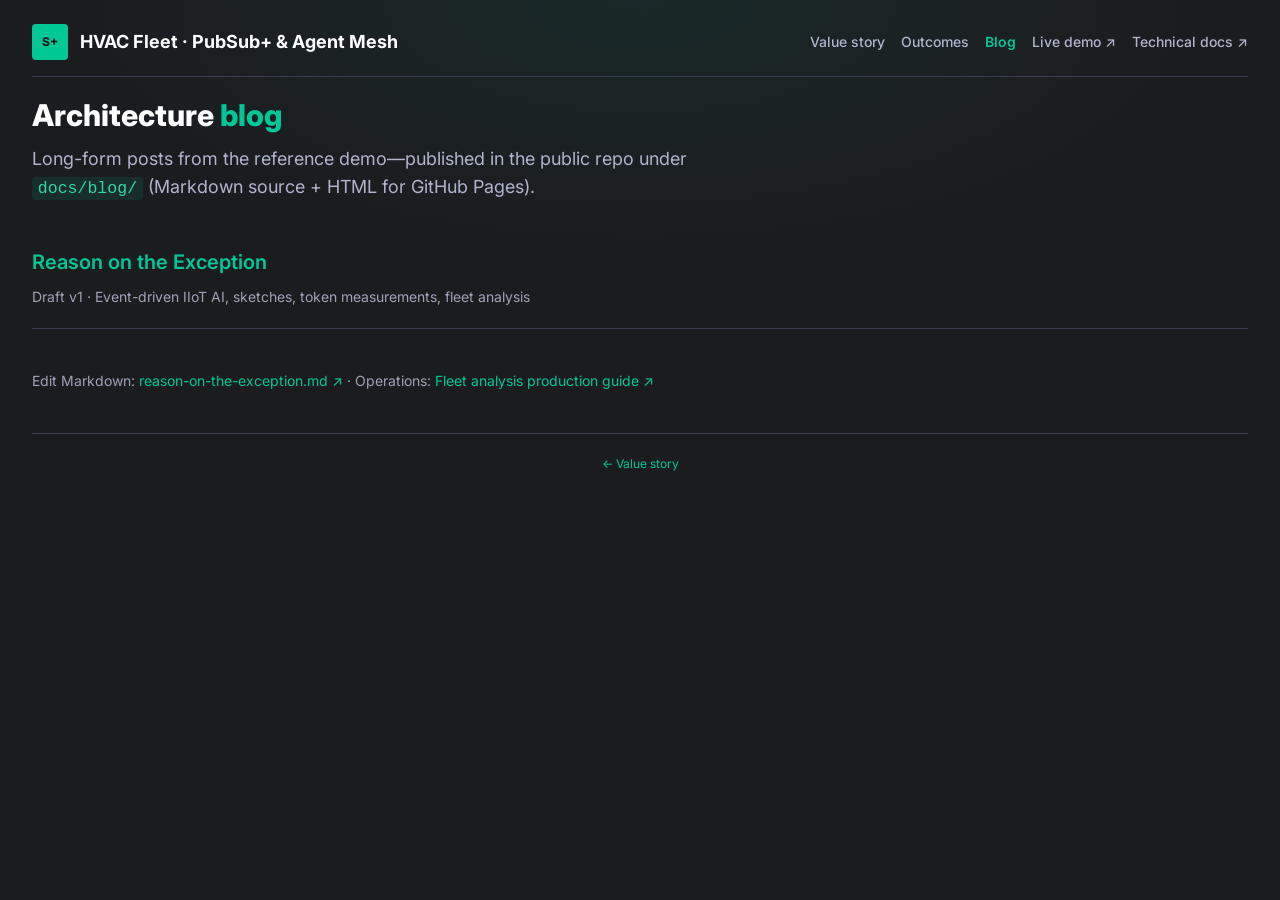
==== commit d0f5632a: "Remove replay section from architecture blog. Replay and snapshot guidance stays in FLEET_ANALYSIS_P" ====
--- a/docs/blog/index.html
+++ b/docs/blog/index.html
@@ -35,7 +35,7 @@
     <ul class="blog-index-list">
       <li>
         <a href="reason-on-the-exception.html">Reason on the Exception</a>
-        <span class="blog-index-meta">Draft v1 · Event-driven IIoT AI, sketches, token measurements, replay vs snapshots</span>
+        <span class="blog-index-meta">Draft v1 · Event-driven IIoT AI, sketches, token measurements, fleet analysis</span>
       </li>
     </ul>
 
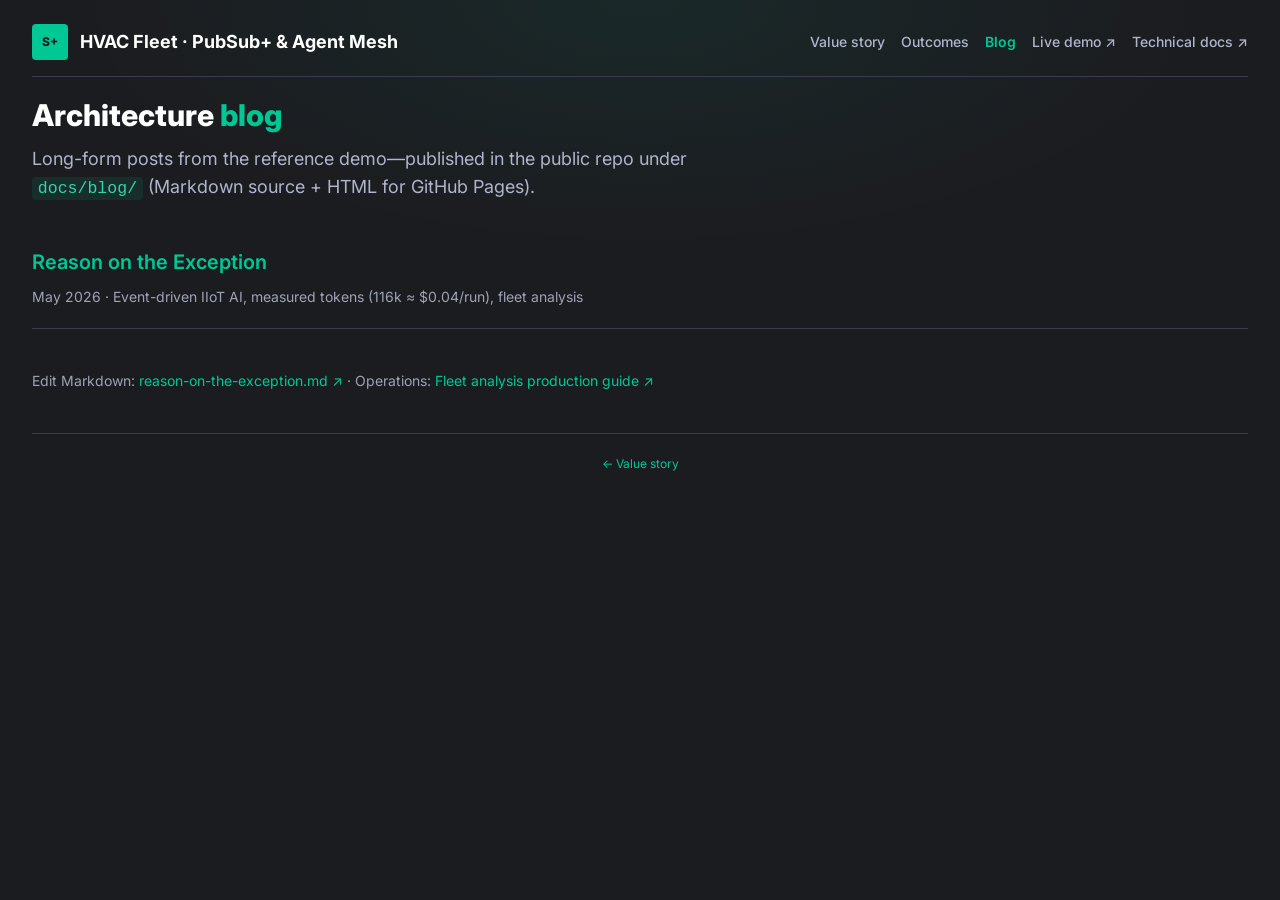
==== commit 0fdc0388: "Add LLM cost footer, async Slack posting, BYO Slack guide, and blog polish. Report footers now estim" ====
--- a/docs/blog/index.html
+++ b/docs/blog/index.html
@@ -35,7 +35,7 @@
     <ul class="blog-index-list">
       <li>
         <a href="reason-on-the-exception.html">Reason on the Exception</a>
-        <span class="blog-index-meta">Draft v1 · Event-driven IIoT AI, sketches, token measurements, fleet analysis</span>
+        <span class="blog-index-meta">May 2026 · Event-driven IIoT AI, measured tokens (116k ≈ $0.04/run), fleet analysis</span>
       </li>
     </ul>
 
--- a/docs/site.css
+++ b/docs/site.css
@@ -429,6 +429,83 @@
   opacity: 0.92;
 }
 
+.arch-machines {
+  display: grid;
+  grid-template-columns: repeat(3, minmax(0, 1fr));
+  gap: var(--solace-space-2);
+  margin-bottom: var(--solace-space-3);
+}
+
+@media (max-width: 640px) {
+  .arch-machines {
+    grid-template-columns: 1fr;
+  }
+}
+
+.arch-machine {
+  background: var(--solace-dark);
+  border: 1px solid var(--solace-dark-border);
+  border-radius: var(--solace-radius-md);
+  padding: var(--solace-space-2) var(--solace-space-3);
+}
+
+.arch-machine-id {
+  display: block;
+  font-size: var(--solace-text-xs);
+  font-weight: var(--solace-weight-bold);
+  color: var(--solace-primary-light);
+  margin-bottom: var(--solace-space-2);
+}
+
+.arch-points {
+  display: flex;
+  flex-direction: column;
+  gap: 0.2rem;
+}
+
+.arch-point {
+  font-family: var(--solace-font-mono);
+  font-size: 0.68rem;
+  line-height: 1.35;
+  color: var(--solace-text-on-dark-muted);
+  padding: 0.15em 0.35em;
+  background: rgba(0, 200, 149, 0.06);
+  border-radius: var(--solace-radius-sm);
+}
+
+.arch-store-row {
+  display: flex;
+  flex-wrap: wrap;
+  gap: var(--solace-space-2);
+  margin-top: var(--solace-space-2);
+}
+
+.arch-store {
+  font-size: var(--solace-text-xs);
+  color: var(--solace-text-on-dark-muted);
+  background: var(--solace-dark);
+  border: 1px solid var(--solace-dark-border);
+  border-radius: var(--solace-radius-sm);
+  padding: 0.35em 0.55em;
+}
+
+.arch-store strong {
+  color: var(--solace-white);
+  font-weight: var(--solace-weight-semibold);
+}
+
+.arch-note {
+  font-size: var(--solace-text-xs);
+  color: var(--solace-mid-gray);
+  margin: var(--solace-space-2) 0 0;
+  line-height: 1.45;
+  font-style: italic;
+}
+
+.blog-article .arch-diagram {
+  margin: var(--solace-space-4) 0 var(--solace-space-5);
+}
+
 .framework-grid {
   display: grid;
   grid-template-columns: repeat(2, 1fr);
@@ -805,6 +882,44 @@
   color: var(--solace-text-on-dark-muted);
   margin: 0 0 var(--solace-space-5);
   line-height: 1.5;
+}
+
+.blog-lede {
+  font-size: var(--solace-text-lg);
+  line-height: 1.6;
+  color: var(--solace-text-on-dark-muted);
+  margin: 0 0 var(--solace-space-5);
+}
+
+.blog-lede strong {
+  color: var(--solace-white);
+}
+
+.blog-callout {
+  background: rgba(0, 200, 149, 0.08);
+  border: 1px solid rgba(0, 200, 149, 0.35);
+  border-left: 4px solid var(--solace-primary);
+  border-radius: var(--solace-radius-md);
+  padding: var(--solace-space-4) var(--solace-space-5);
+  margin: var(--solace-space-5) 0;
+}
+
+.blog-callout-title {
+  font-size: var(--solace-text-base);
+  font-weight: var(--solace-weight-bold);
+  color: var(--solace-white);
+  margin: 0 0 var(--solace-space-3);
+  line-height: 1.35;
+}
+
+.blog-callout p {
+  margin: 0 0 var(--solace-space-3);
+  font-size: var(--solace-text-sm);
+  line-height: 1.65;
+}
+
+.blog-callout p:last-child {
+  margin-bottom: 0;
 }
 
 .blog-toc {
